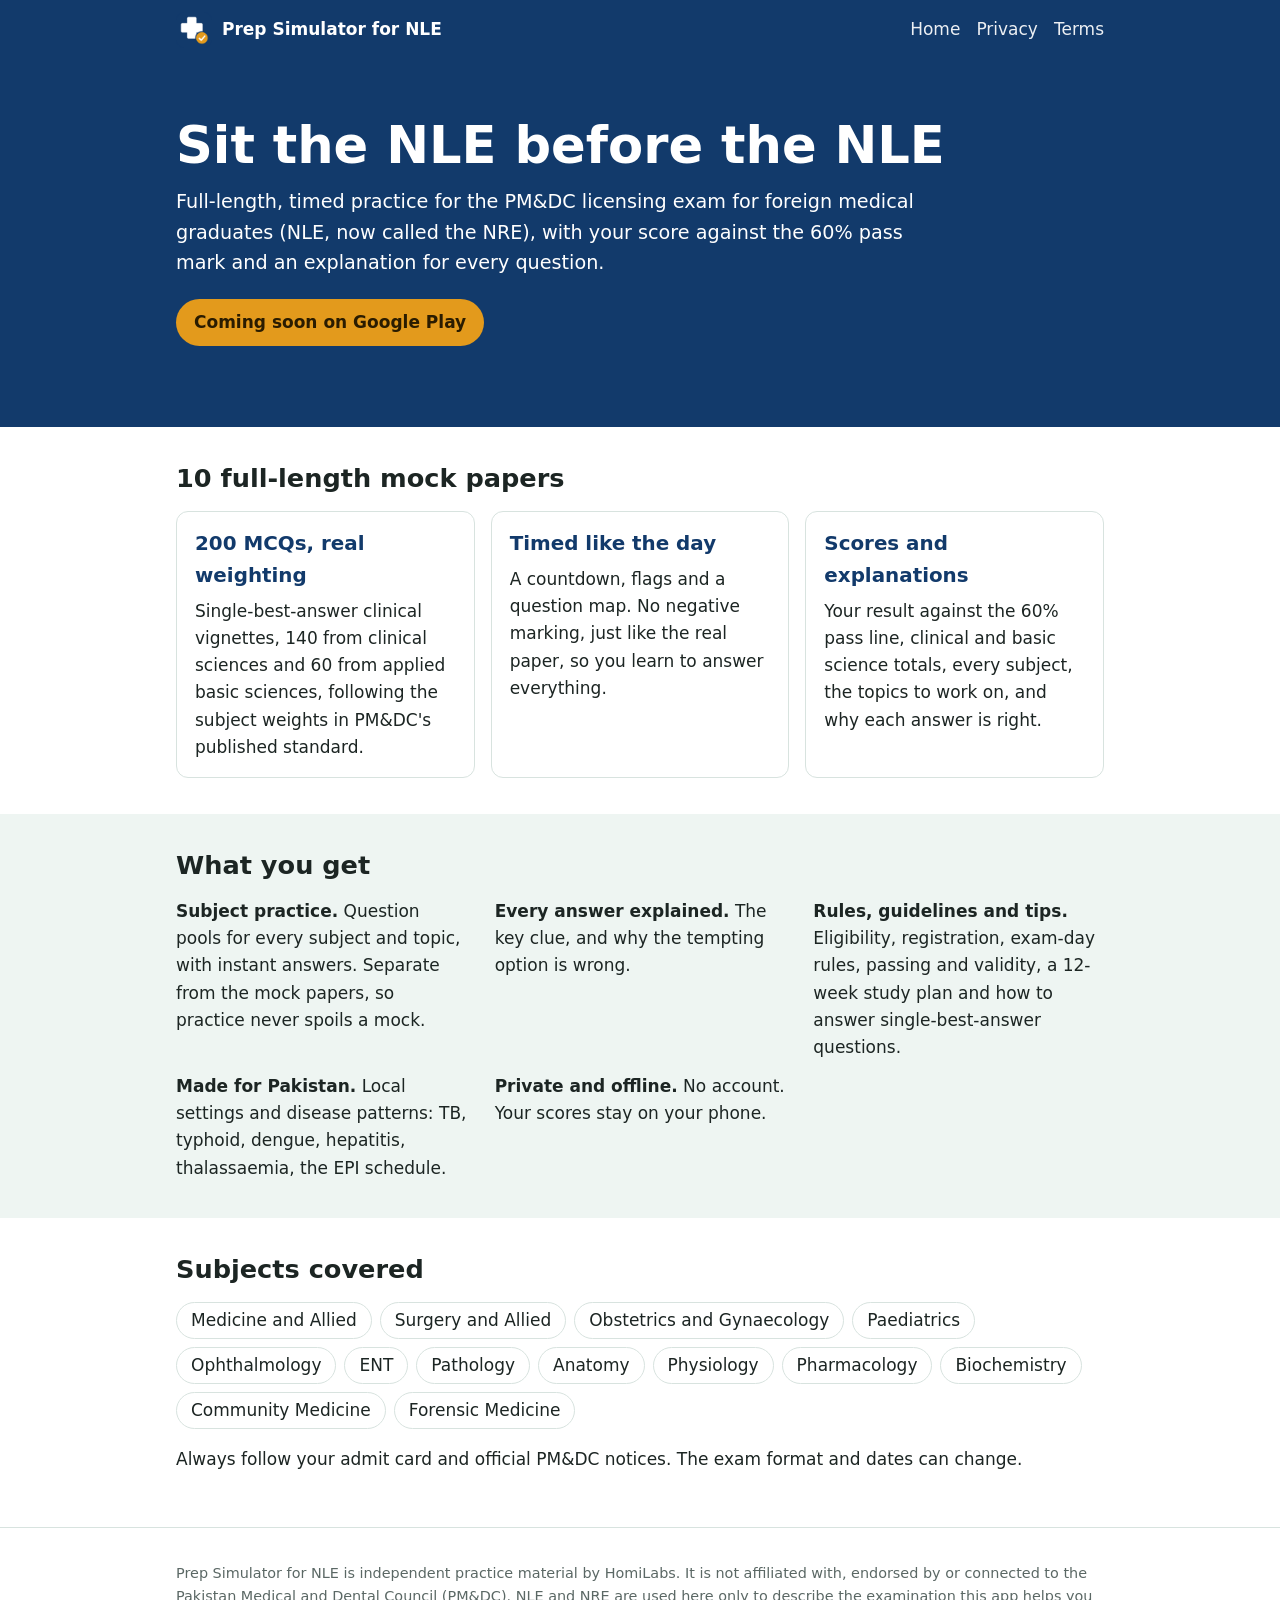
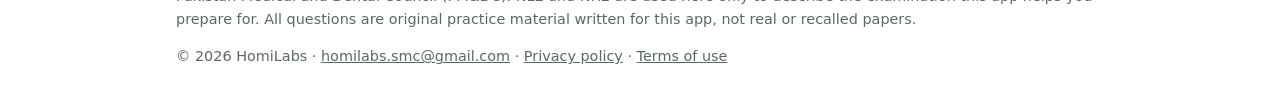
==== website/index.html @ 2e5f25f7 "App engine, content tools, website and project setup Prep Simulator for NLE: 10 mock papers weighted" ====
<!doctype html>
<html lang="en">
<head>
<meta charset="utf-8">
<meta name="viewport" content="width=device-width, initial-scale=1">
<title>Prep Simulator for NLE – PM&amp;DC NLE / NRE Step 1 mock papers</title>
<meta name="description" content="Prepare for the PM&amp;DC NLE (NRE) Step 1 theory paper on Android: 10 full-length 200-question mock papers, subject practice for foreign medical graduates, an explanation for every question, and exam rules and tips. Free, offline, no account.">
<meta property="og:title" content="Prep Simulator for NLE – PM&amp;DC NLE / NRE Step 1 mock papers">
<meta property="og:description" content="10 full-length 200-question NLE mock papers, subject practice and explanations for foreign medical graduates in Pakistan. Free, offline, no account.">
<meta property="og:url" content="https://nle.homilabs.org/">
<meta name="theme-color" content="#123a6b">
<link rel="canonical" href="https://nle.homilabs.org/">
<link rel="icon" href="img/favicon.png">
<link rel="stylesheet" href="style.css">
</head>
<body>
<header class="top"><div class="wrap">
  <a class="brand" href="index.html"><img src="img/icon.png" alt="" width="36" height="36">Prep Simulator for NLE</a>
  <nav class="nav"><a href="index.html">Home</a><a href="privacy.html">Privacy</a><a href="terms.html">Terms</a></nav>
</div></header>

<main>
<section class="hero"><div class="wrap">
  <h1>Sit the NLE before the NLE</h1>
  <p class="lead">Full-length, timed practice for the PM&amp;DC licensing exam for foreign medical graduates (NLE, now called the NRE), with your score against the 60% pass mark and an explanation for every question.</p>
  <p class="cta"><span class="soon">Coming soon on Google Play</span></p>
</div></section>

<section class="wrap" id="tests">
  <h2>10 full-length mock papers</h2>
  <div class="cards">
    <article><h3>200 MCQs, real weighting</h3><p>Single-best-answer clinical vignettes, 140 from clinical sciences and 60 from applied basic sciences, following the subject weights in PM&amp;DC's published standard.</p></article>
    <article><h3>Timed like the day</h3><p>A countdown, flags and a question map. No negative marking, just like the real paper, so you learn to answer everything.</p></article>
    <article><h3>Scores and explanations</h3><p>Your result against the 60% pass line, clinical and basic science totals, every subject, the topics to work on, and why each answer is right.</p></article>
  </div>
</section>

<section class="band"><div class="wrap">
  <h2>What you get</h2>
  <ul class="ticks">
    <li><strong>Subject practice.</strong> Question pools for every subject and topic, with instant answers. Separate from the mock papers, so practice never spoils a mock.</li>
    <li><strong>Every answer explained.</strong> The key clue, and why the tempting option is wrong.</li>
    <li><strong>Rules, guidelines and tips.</strong> Eligibility, registration, exam-day rules, passing and validity, a 12-week study plan and how to answer single-best-answer questions.</li>
    <li><strong>Made for Pakistan.</strong> Local settings and disease patterns: TB, typhoid, dengue, hepatitis, thalassaemia, the EPI schedule.</li>
    <li><strong>Private and offline.</strong> No account. Your scores stay on your phone.</li>
  </ul>
</div></section>

<section class="wrap" id="areas">
  <h2>Subjects covered</h2>
  <p class="chips"><span>Medicine and Allied</span><span>Surgery and Allied</span><span>Obstetrics and Gynaecology</span><span>Paediatrics</span><span>Ophthalmology</span><span>ENT</span><span>Pathology</span><span>Anatomy</span><span>Physiology</span><span>Pharmacology</span><span>Biochemistry</span><span>Community Medicine</span><span>Forensic Medicine</span></p>
  <p>Always follow your admit card and official PM&amp;DC notices. The exam format and dates can change.</p>
</section>
</main>
<footer class="foot"><div class="wrap">
  <p>Prep Simulator for NLE is independent practice material by HomiLabs. It is not affiliated with, endorsed by or connected to the Pakistan Medical and Dental Council (PM&amp;DC). NLE and NRE are used here only to describe the examination this app helps you prepare for. All questions are original practice material written for this app, not real or recalled papers.</p>
  <p>© 2026 HomiLabs · <a href="mailto:homilabs.smc@gmail.com">homilabs.smc@gmail.com</a> · <a href="privacy.html">Privacy policy</a> · <a href="terms.html">Terms of use</a></p>
</div></footer>
</body>
</html>
---- website/style.css ----
:root{--navy:#123a6b;--amber:#e39a1c;--ink:#1c2523;--muted:#5b6865;--paper:#fff;--tint:#eef5f2;--line:#d8e3df}
@media (prefers-color-scheme:dark){:root{--ink:#e6efec;--muted:#a3b3ae;--paper:#101715;--tint:#18221f;--line:#2b3a36}}
*{box-sizing:border-box}
body{margin:0;background:var(--paper);color:var(--ink);font:17px/1.6 system-ui,-apple-system,"Segoe UI",Roboto,sans-serif}
a{color:inherit}
.wrap{max-width:960px;margin:0 auto;padding:0 16px}
.top{background:var(--navy);color:#fff}
.top .wrap{display:flex;flex-wrap:wrap;gap:8px 20px;align-items:center;justify-content:space-between;padding-block:12px}
.brand{display:flex;gap:10px;align-items:center;font-weight:700;text-decoration:none}
.brand img{border-radius:8px}
.nav{display:flex;gap:16px}
.nav a{text-decoration:none;opacity:.92}
.nav a:hover{text-decoration:underline}
.hero{background:var(--navy);color:#fff;padding:56px 0 64px}
.hero h1{font-size:clamp(2rem,6vw,3.2rem);line-height:1.15;margin:0 0 12px}
.lead{font-size:1.2rem;max-width:40em;margin:0 0 20px}
.soon{display:inline-block;background:var(--amber);color:#2a1c00;font-weight:700;padding:10px 18px;border-radius:999px}
section.wrap{padding-block:36px}
h2{font-size:1.6rem;line-height:1.25;margin:0 0 16px}
.cards{display:grid;grid-template-columns:repeat(auto-fit,minmax(240px,1fr));gap:16px}
.cards article{border:1px solid var(--line);border-radius:12px;padding:16px 18px}
.cards h3{margin:0 0 6px;color:var(--navy)}
@media (prefers-color-scheme:dark){.cards h3{color:#7fd2bb}}
.cards p{margin:0}
.band{background:var(--tint);padding:36px 0}
.ticks{margin:0;padding:0;list-style:none;display:grid;grid-template-columns:repeat(auto-fit,minmax(280px,1fr));gap:12px 28px}
.chips{display:flex;flex-wrap:wrap;gap:8px;margin:0 0 16px}
.chips span{border:1px solid var(--line);border-radius:999px;padding:4px 14px}
.doc{padding-block:32px;max-width:760px}
.doc h1{margin:0 0 4px;line-height:1.2}
.doc h2{font-size:1.2rem;margin:28px 0 6px}
.muted{color:var(--muted)}
.foot{border-top:1px solid var(--line);color:var(--muted);font-size:.9rem;padding:20px 0}
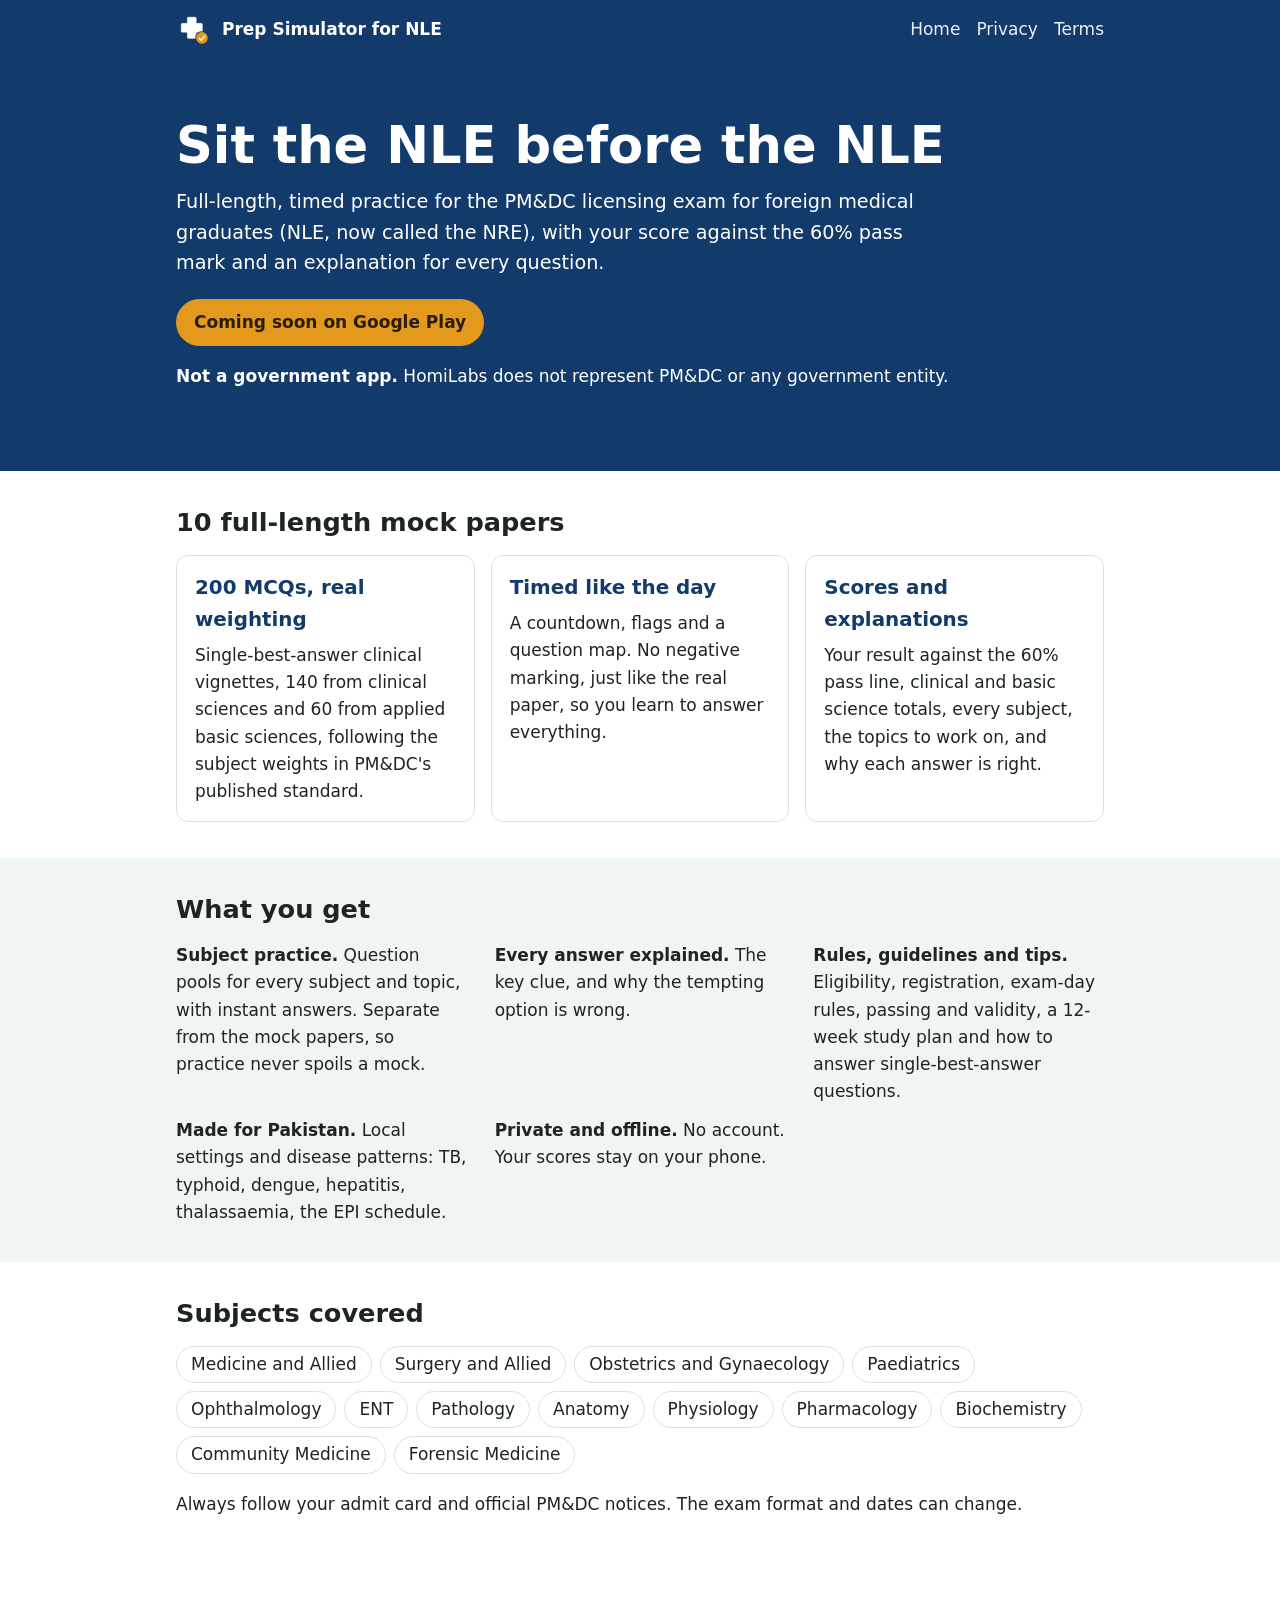
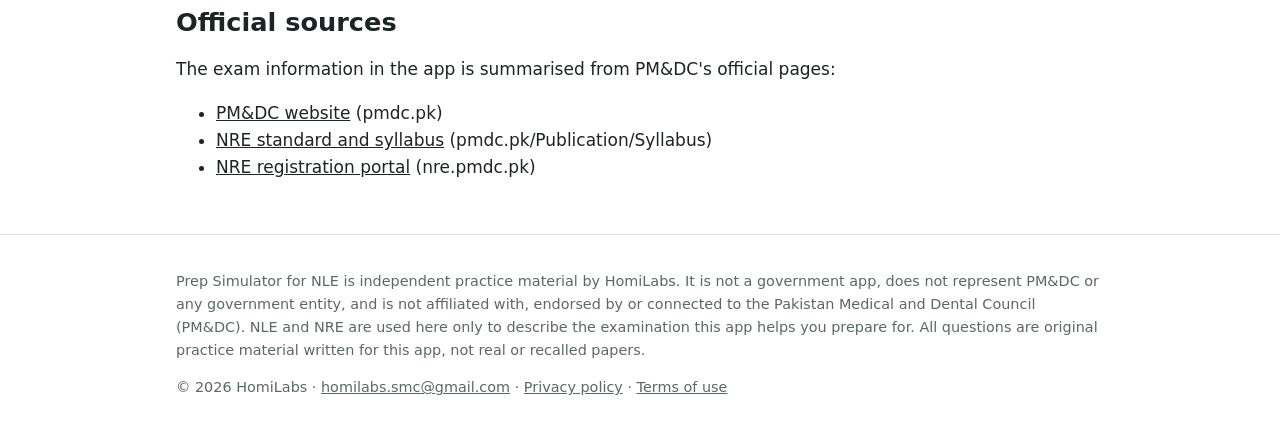
==== commit 3810543e: "1.0.1: not-a-government-app notice and official PM&DC sources (Play Misleading Claims fix) Notice on" ====
--- a/website/index.html
+++ b/website/index.html
@@ -24,6 +24,7 @@
   <h1>Sit the NLE before the NLE</h1>
   <p class="lead">Full-length, timed practice for the PM&amp;DC licensing exam for foreign medical graduates (NLE, now called the NRE), with your score against the 60% pass mark and an explanation for every question.</p>
   <p class="cta"><span class="soon">Coming soon on Google Play</span></p>
+  <p><strong>Not a government app.</strong> HomiLabs does not represent PM&amp;DC or any government entity.</p>
 </div></section>
 
 <section class="wrap" id="tests">
@@ -51,9 +52,19 @@
   <p class="chips"><span>Medicine and Allied</span><span>Surgery and Allied</span><span>Obstetrics and Gynaecology</span><span>Paediatrics</span><span>Ophthalmology</span><span>ENT</span><span>Pathology</span><span>Anatomy</span><span>Physiology</span><span>Pharmacology</span><span>Biochemistry</span><span>Community Medicine</span><span>Forensic Medicine</span></p>
   <p>Always follow your admit card and official PM&amp;DC notices. The exam format and dates can change.</p>
 </section>
+
+<section class="wrap" id="sources">
+  <h2>Official sources</h2>
+  <p>The exam information in the app is summarised from PM&amp;DC's official pages:</p>
+  <ul>
+    <li><a href="https://pmdc.pk">PM&amp;DC website</a> (pmdc.pk)</li>
+    <li><a href="https://pmdc.pk/Publication/Syllabus">NRE standard and syllabus</a> (pmdc.pk/Publication/Syllabus)</li>
+    <li><a href="https://nre.pmdc.pk">NRE registration portal</a> (nre.pmdc.pk)</li>
+  </ul>
+</section>
 </main>
 <footer class="foot"><div class="wrap">
-  <p>Prep Simulator for NLE is independent practice material by HomiLabs. It is not affiliated with, endorsed by or connected to the Pakistan Medical and Dental Council (PM&amp;DC). NLE and NRE are used here only to describe the examination this app helps you prepare for. All questions are original practice material written for this app, not real or recalled papers.</p>
+  <p>Prep Simulator for NLE is independent practice material by HomiLabs. It is not a government app, does not represent PM&amp;DC or any government entity, and is not affiliated with, endorsed by or connected to the Pakistan Medical and Dental Council (PM&amp;DC). NLE and NRE are used here only to describe the examination this app helps you prepare for. All questions are original practice material written for this app, not real or recalled papers.</p>
   <p>© 2026 HomiLabs · <a href="mailto:homilabs.smc@gmail.com">homilabs.smc@gmail.com</a> · <a href="privacy.html">Privacy policy</a> · <a href="terms.html">Terms of use</a></p>
 </div></footer>
 </body>
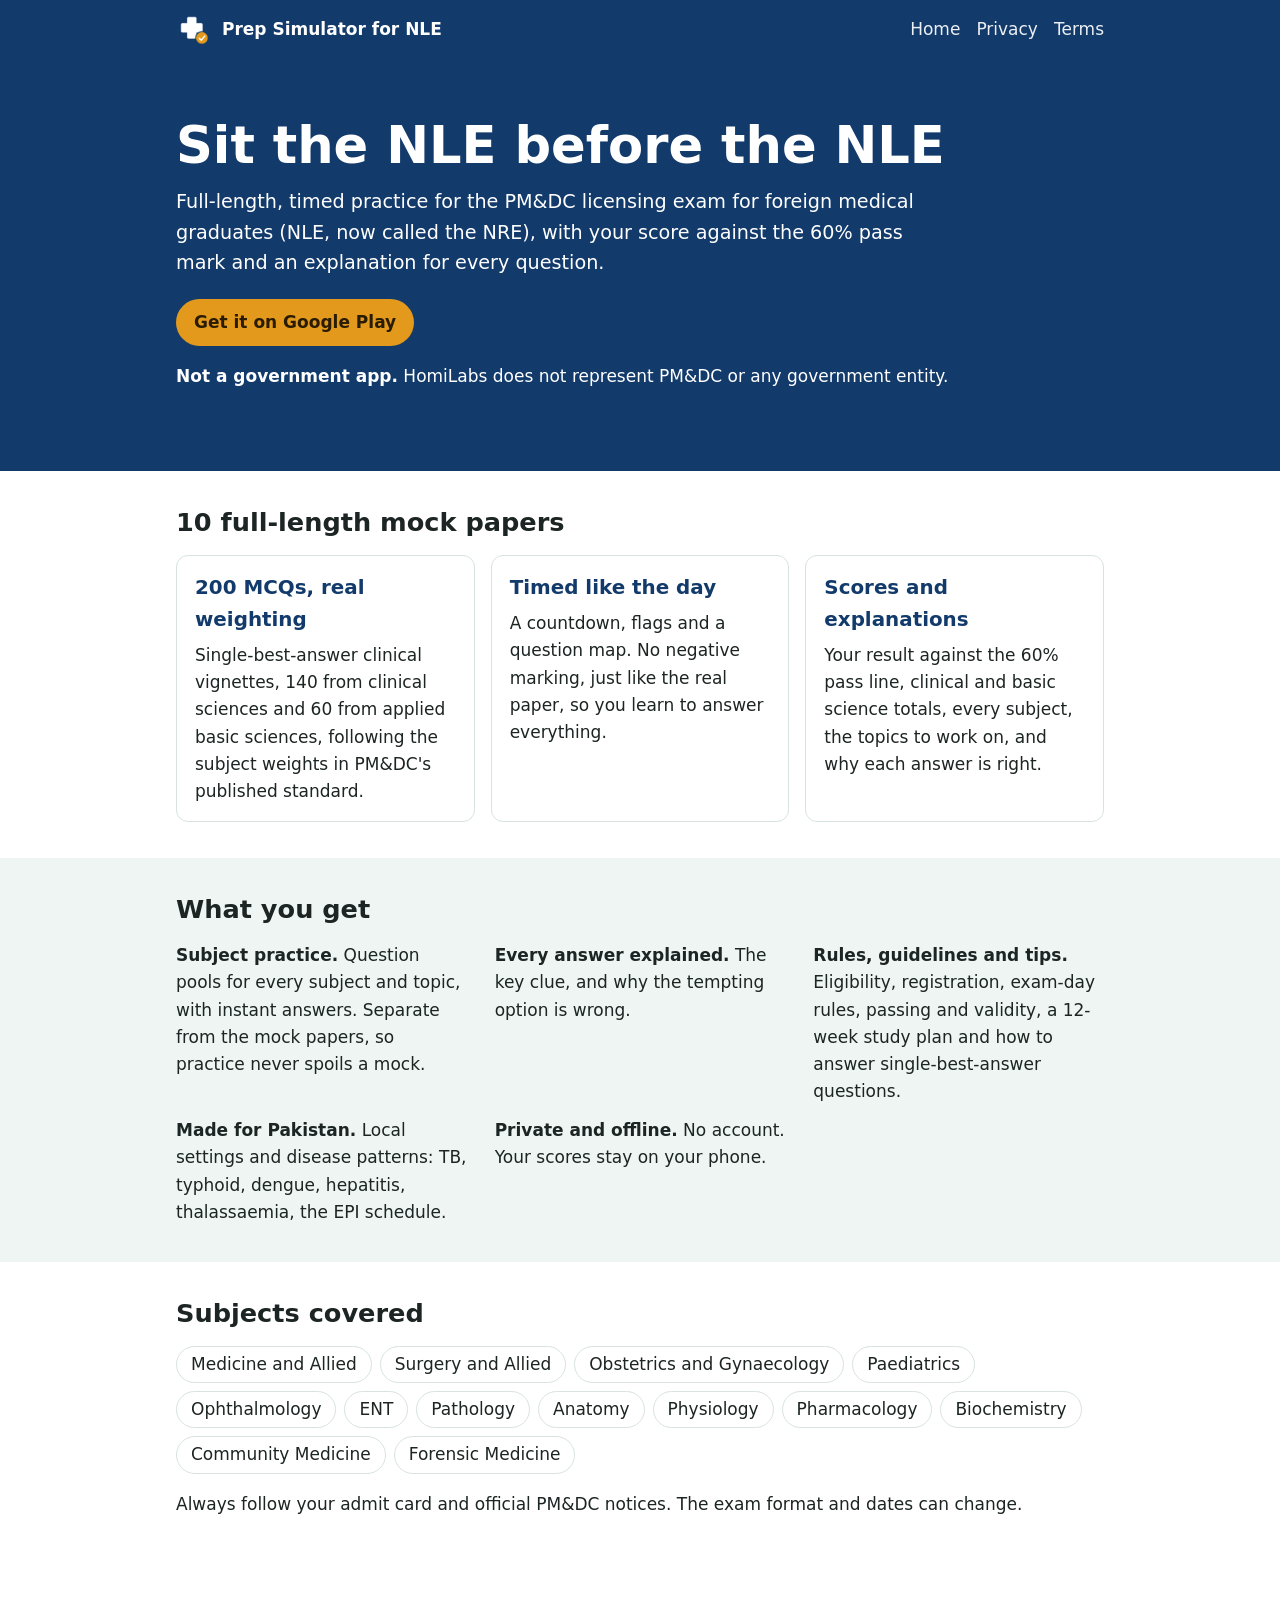
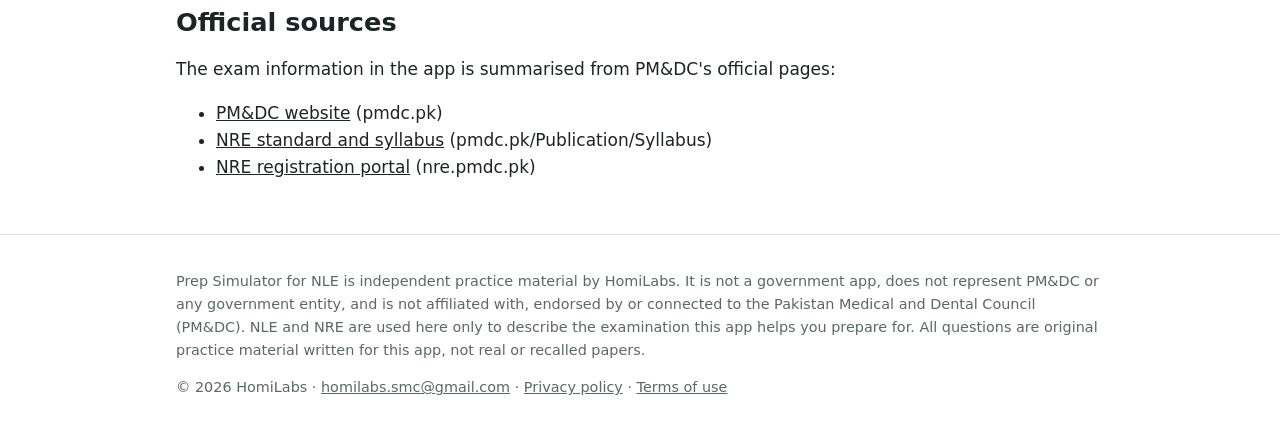
==== commit 9ca39eb8: "Website: Get it on Google Play link Co-Authored-By: Claude Opus 5.5 <noreply@anthropic.com>" ====
--- a/website/index.html
+++ b/website/index.html
@@ -23,7 +23,7 @@
 <section class="hero"><div class="wrap">
   <h1>Sit the NLE before the NLE</h1>
   <p class="lead">Full-length, timed practice for the PM&amp;DC licensing exam for foreign medical graduates (NLE, now called the NRE), with your score against the 60% pass mark and an explanation for every question.</p>
-  <p class="cta"><span class="soon">Coming soon on Google Play</span></p>
+  <p class="cta"><a class="play" href="https://play.google.com/store/apps/details?id=com.homilabs.nle_prep">Get it on Google Play</a></p>
   <p><strong>Not a government app.</strong> HomiLabs does not represent PM&amp;DC or any government entity.</p>
 </div></section>
 
--- a/website/style.css
+++ b/website/style.css
@@ -14,7 +14,8 @@
 .hero{background:var(--navy);color:#fff;padding:56px 0 64px}
 .hero h1{font-size:clamp(2rem,6vw,3.2rem);line-height:1.15;margin:0 0 12px}
 .lead{font-size:1.2rem;max-width:40em;margin:0 0 20px}
-.soon{display:inline-block;background:var(--amber);color:#2a1c00;font-weight:700;padding:10px 18px;border-radius:999px}
+.play{display:inline-block;background:var(--amber);color:#2a1c00;font-weight:700;padding:10px 18px;border-radius:999px;text-decoration:none}
+.play:hover{filter:brightness(1.05)}
 section.wrap{padding-block:36px}
 h2{font-size:1.6rem;line-height:1.25;margin:0 0 16px}
 .cards{display:grid;grid-template-columns:repeat(auto-fit,minmax(240px,1fr));gap:16px}
